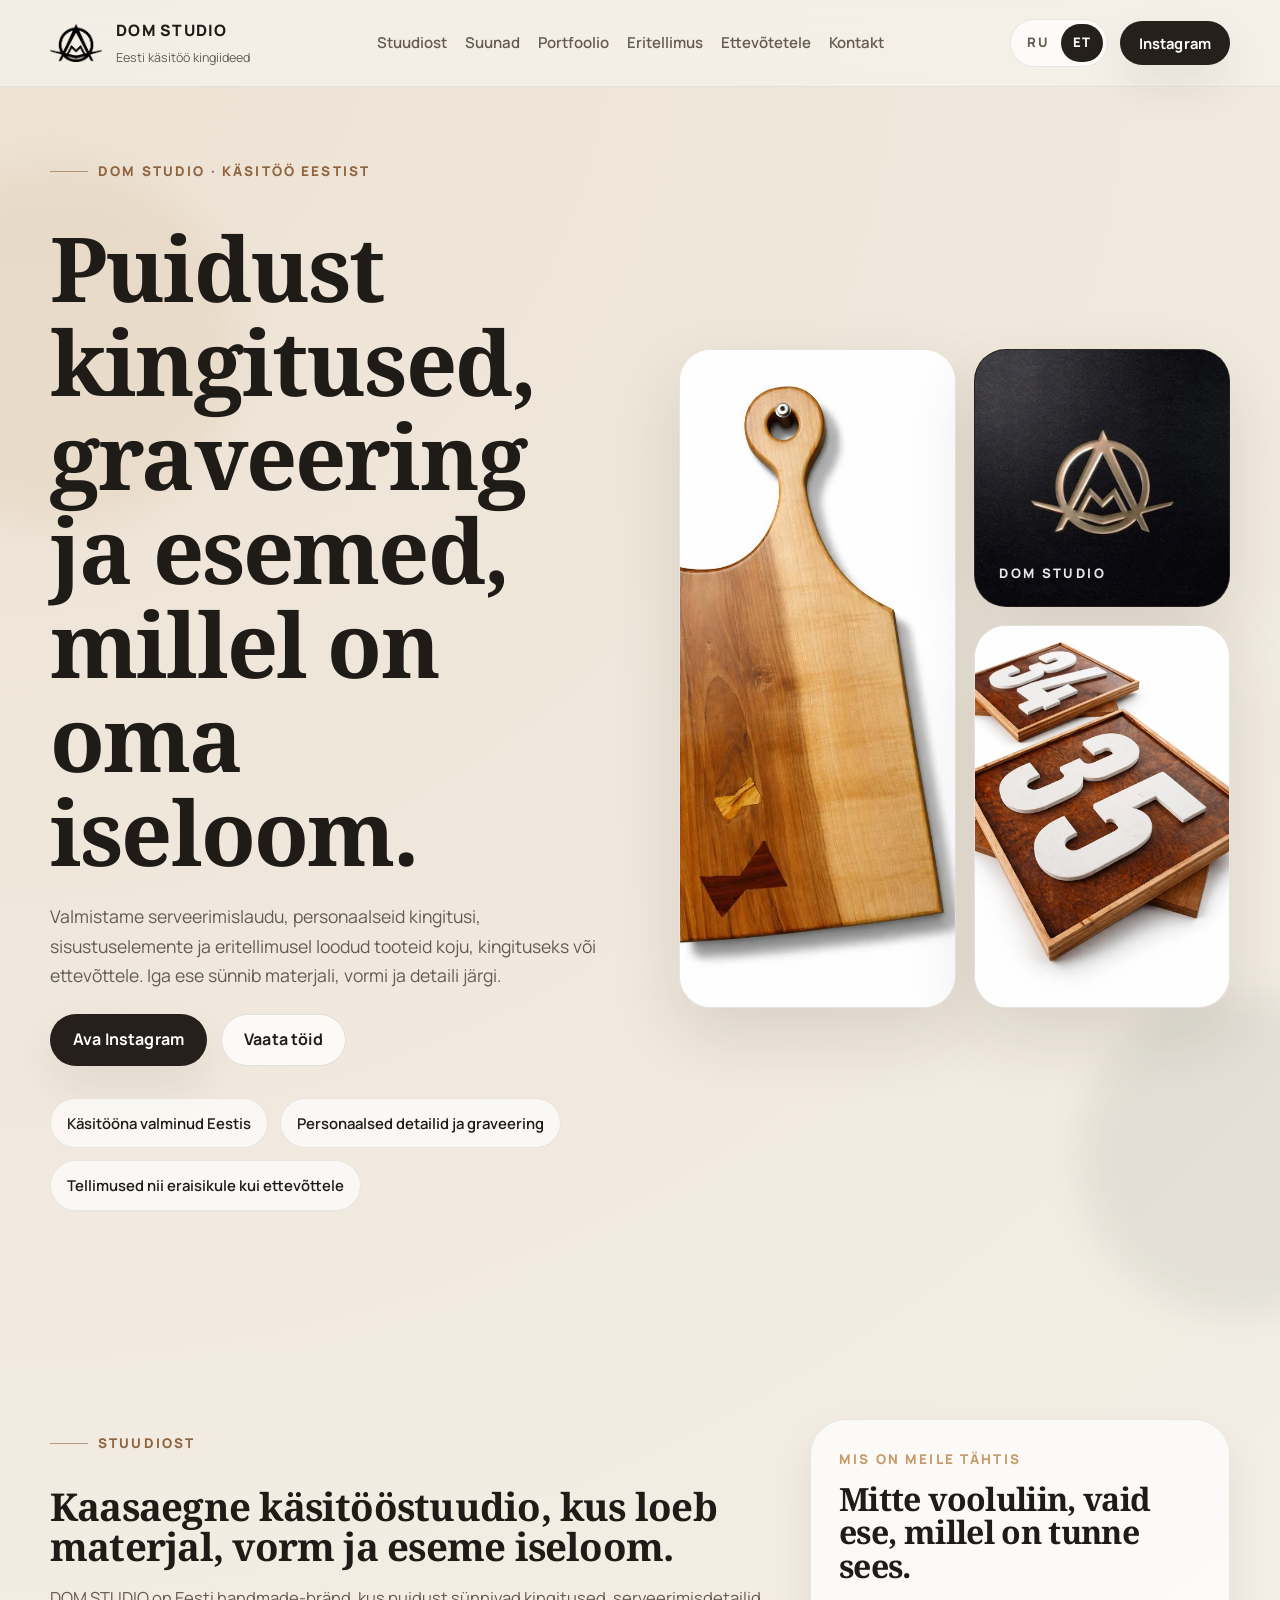
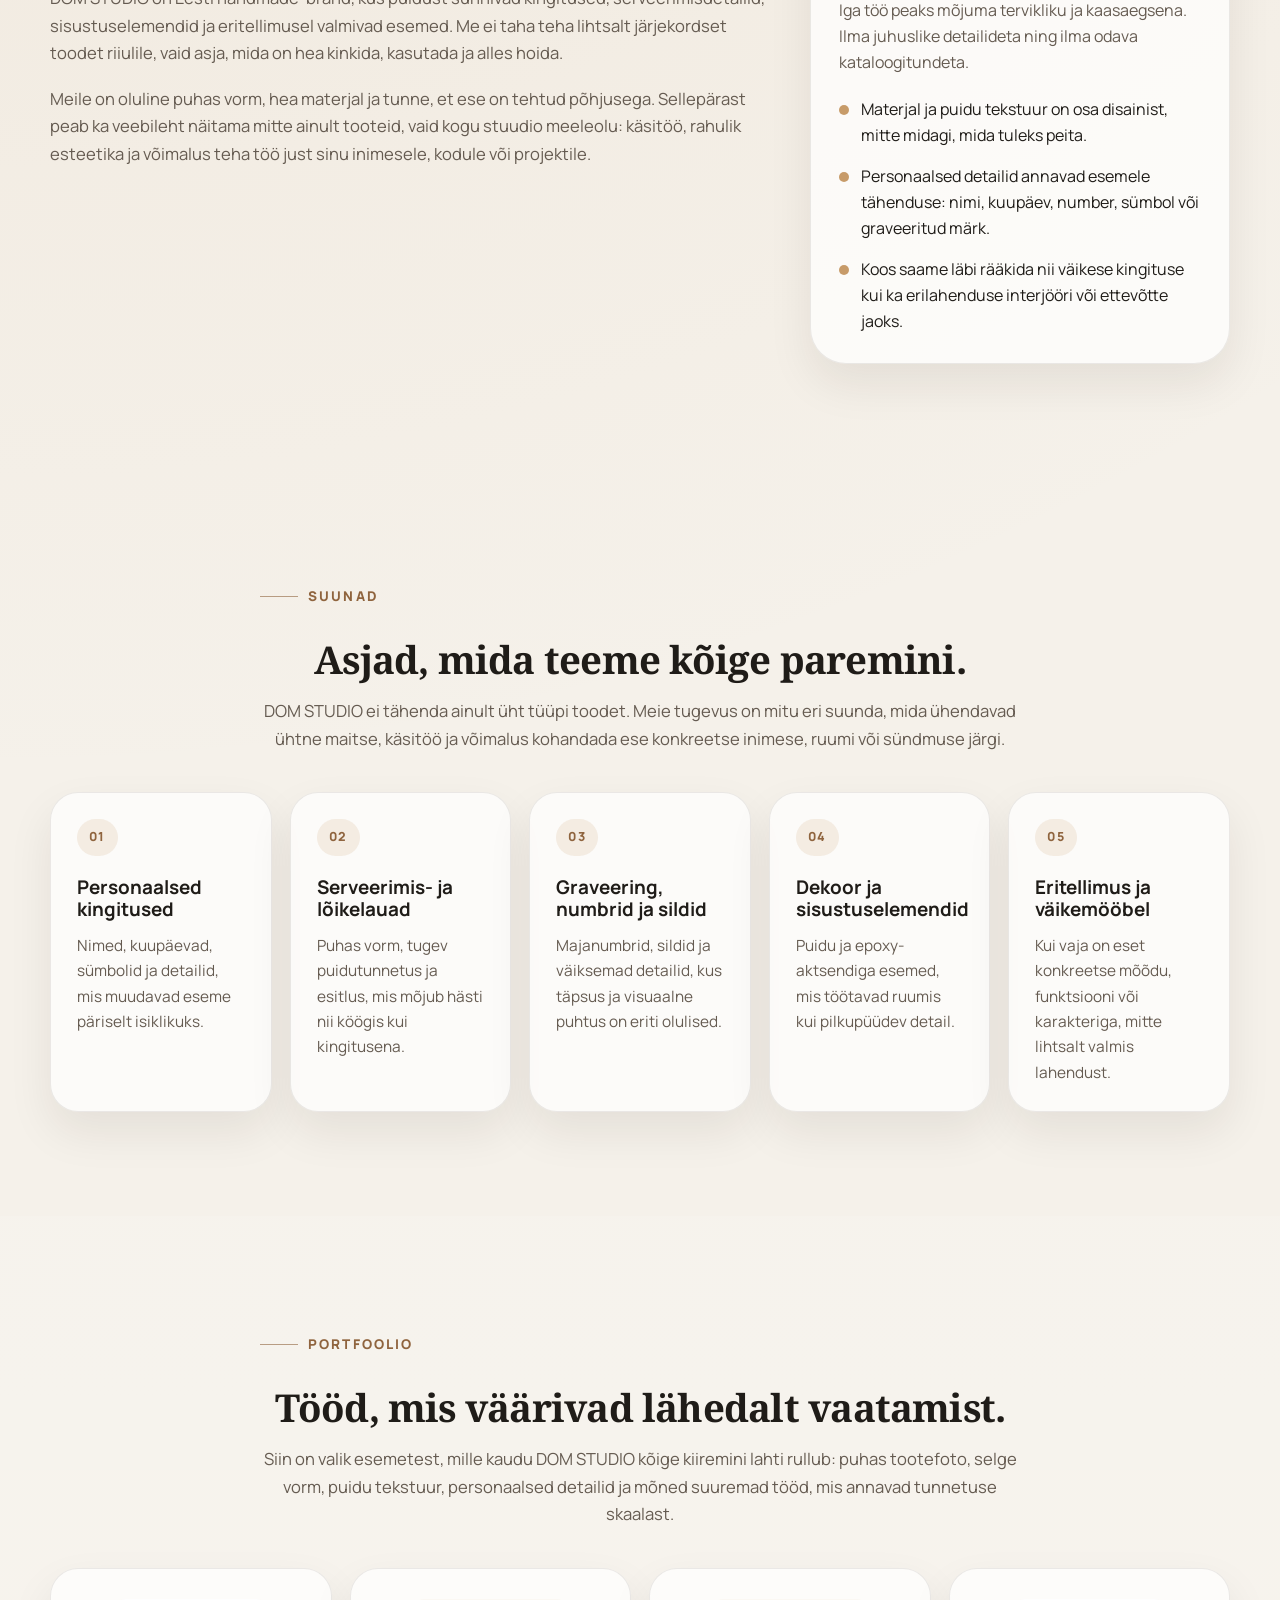
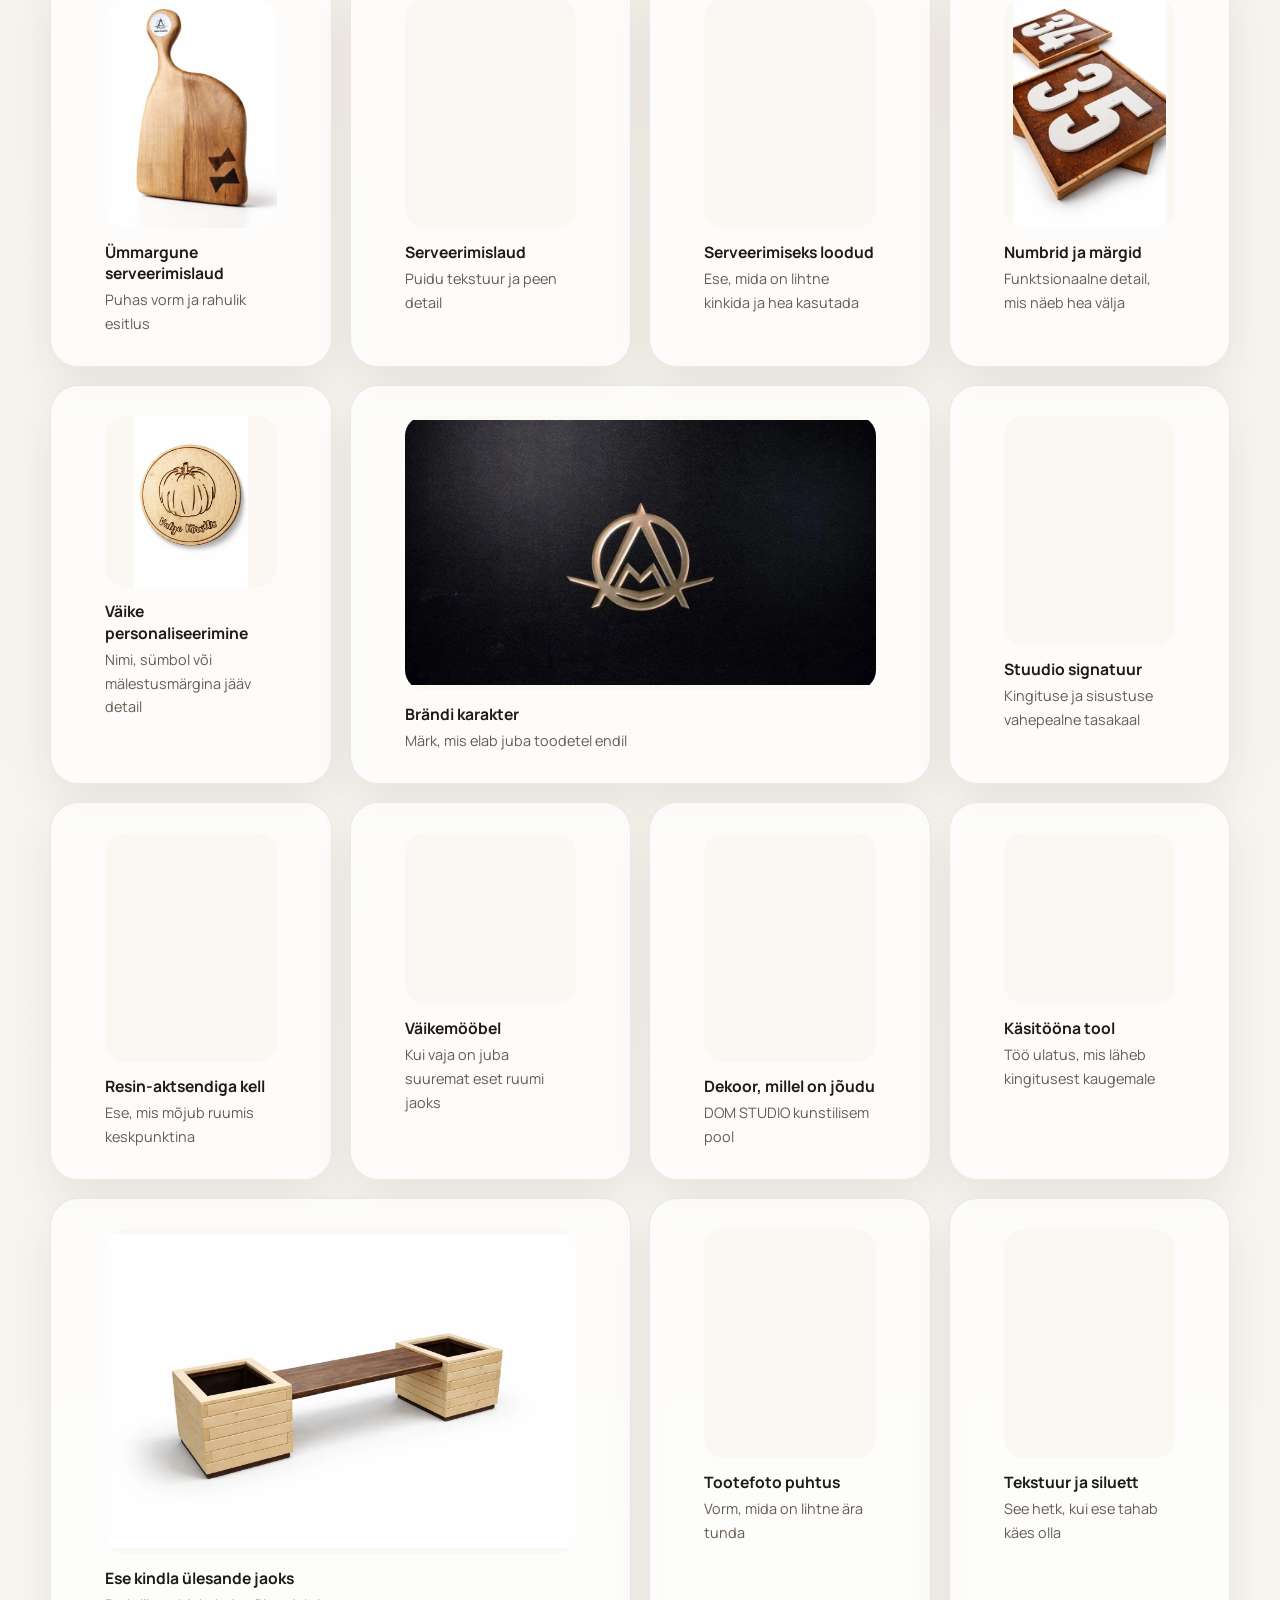
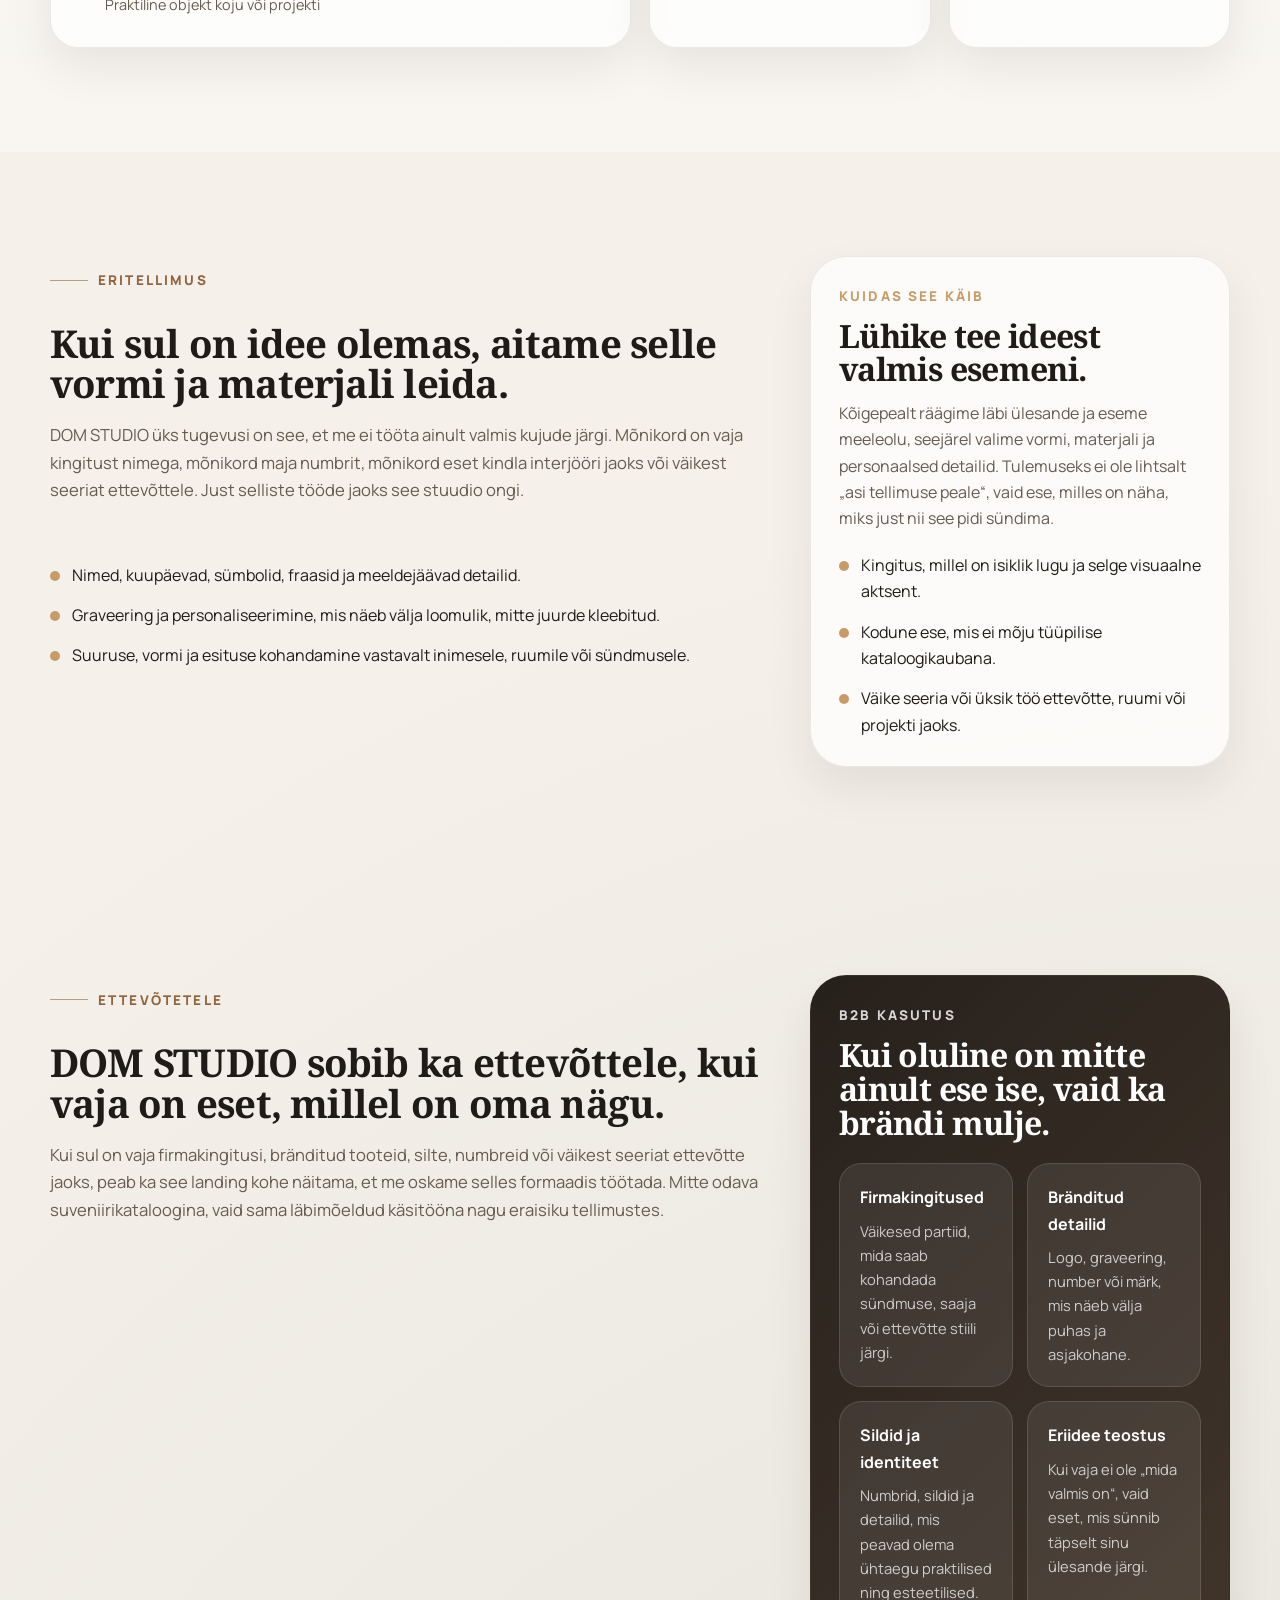
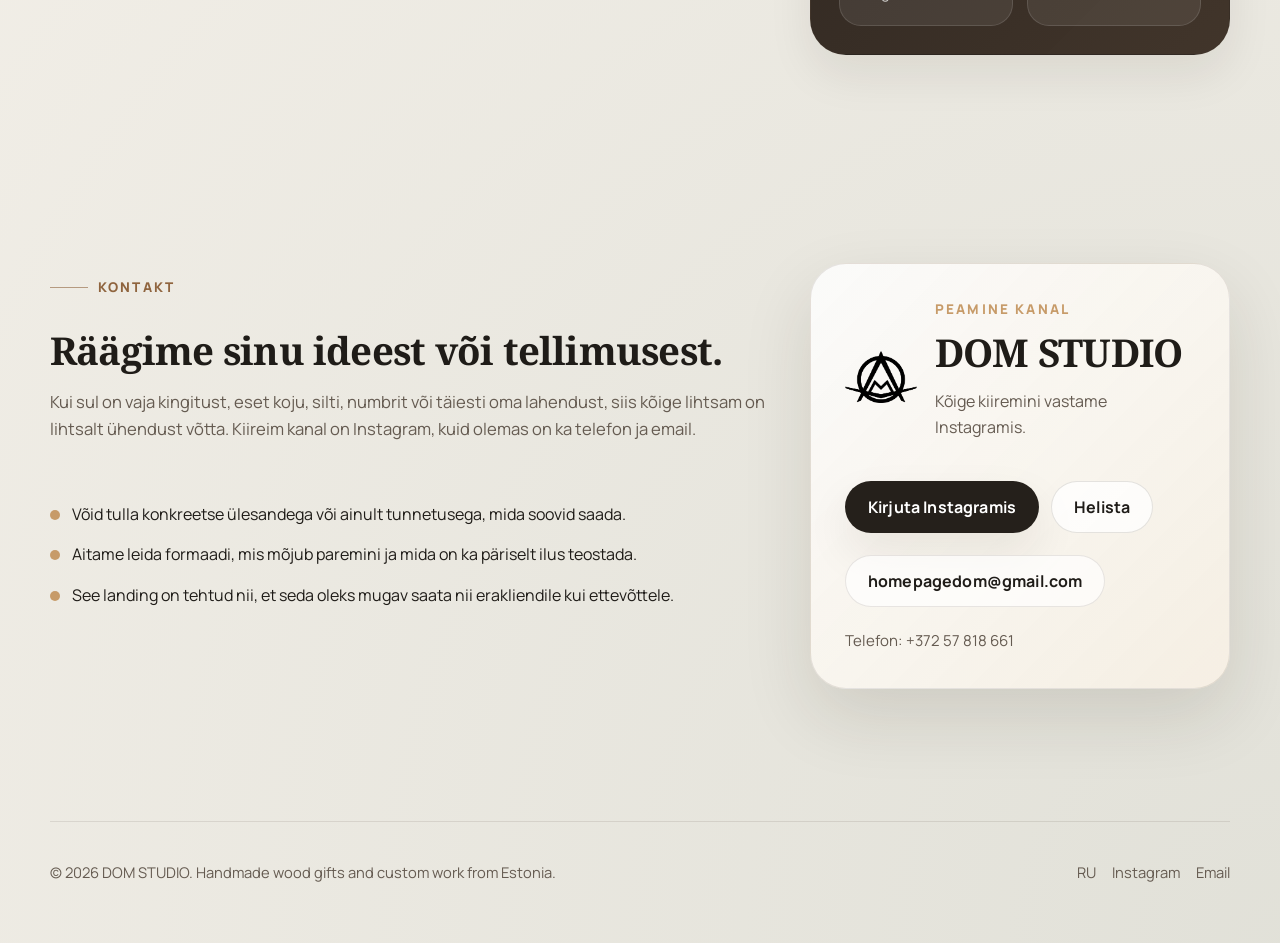
==== website/index.html @ 8b841c1f "website" ====
<!DOCTYPE html>
<html lang="en">
<head>
    <meta charset="utf-8">
    <meta http-equiv="refresh" content="0; url=./et/">
    <meta name="viewport" content="width=device-width, initial-scale=1">
    <meta name="robots" content="noindex,follow">
    <title>Redirecting to DOM STUDIO</title>
    <link rel="canonical" href="https://dom-studio.github.io/landing/">
    <link rel="alternate" hreflang="x-default" href="https://dom-studio.github.io/landing/">
    <link rel="alternate" hreflang="et" href="https://dom-studio.github.io/landing/et/">
    <link rel="alternate" hreflang="ru" href="https://dom-studio.github.io/landing/ru/">
    <script>
        window.location.replace("./et/");
    </script>
</head>
<body>
    <p>
        Redirecting to the default language.
        If nothing happens, open
        <a href="./et/">Eesti</a>
        or
        <a href="./ru/">Русский</a>.
    </p>
</body>
</html>
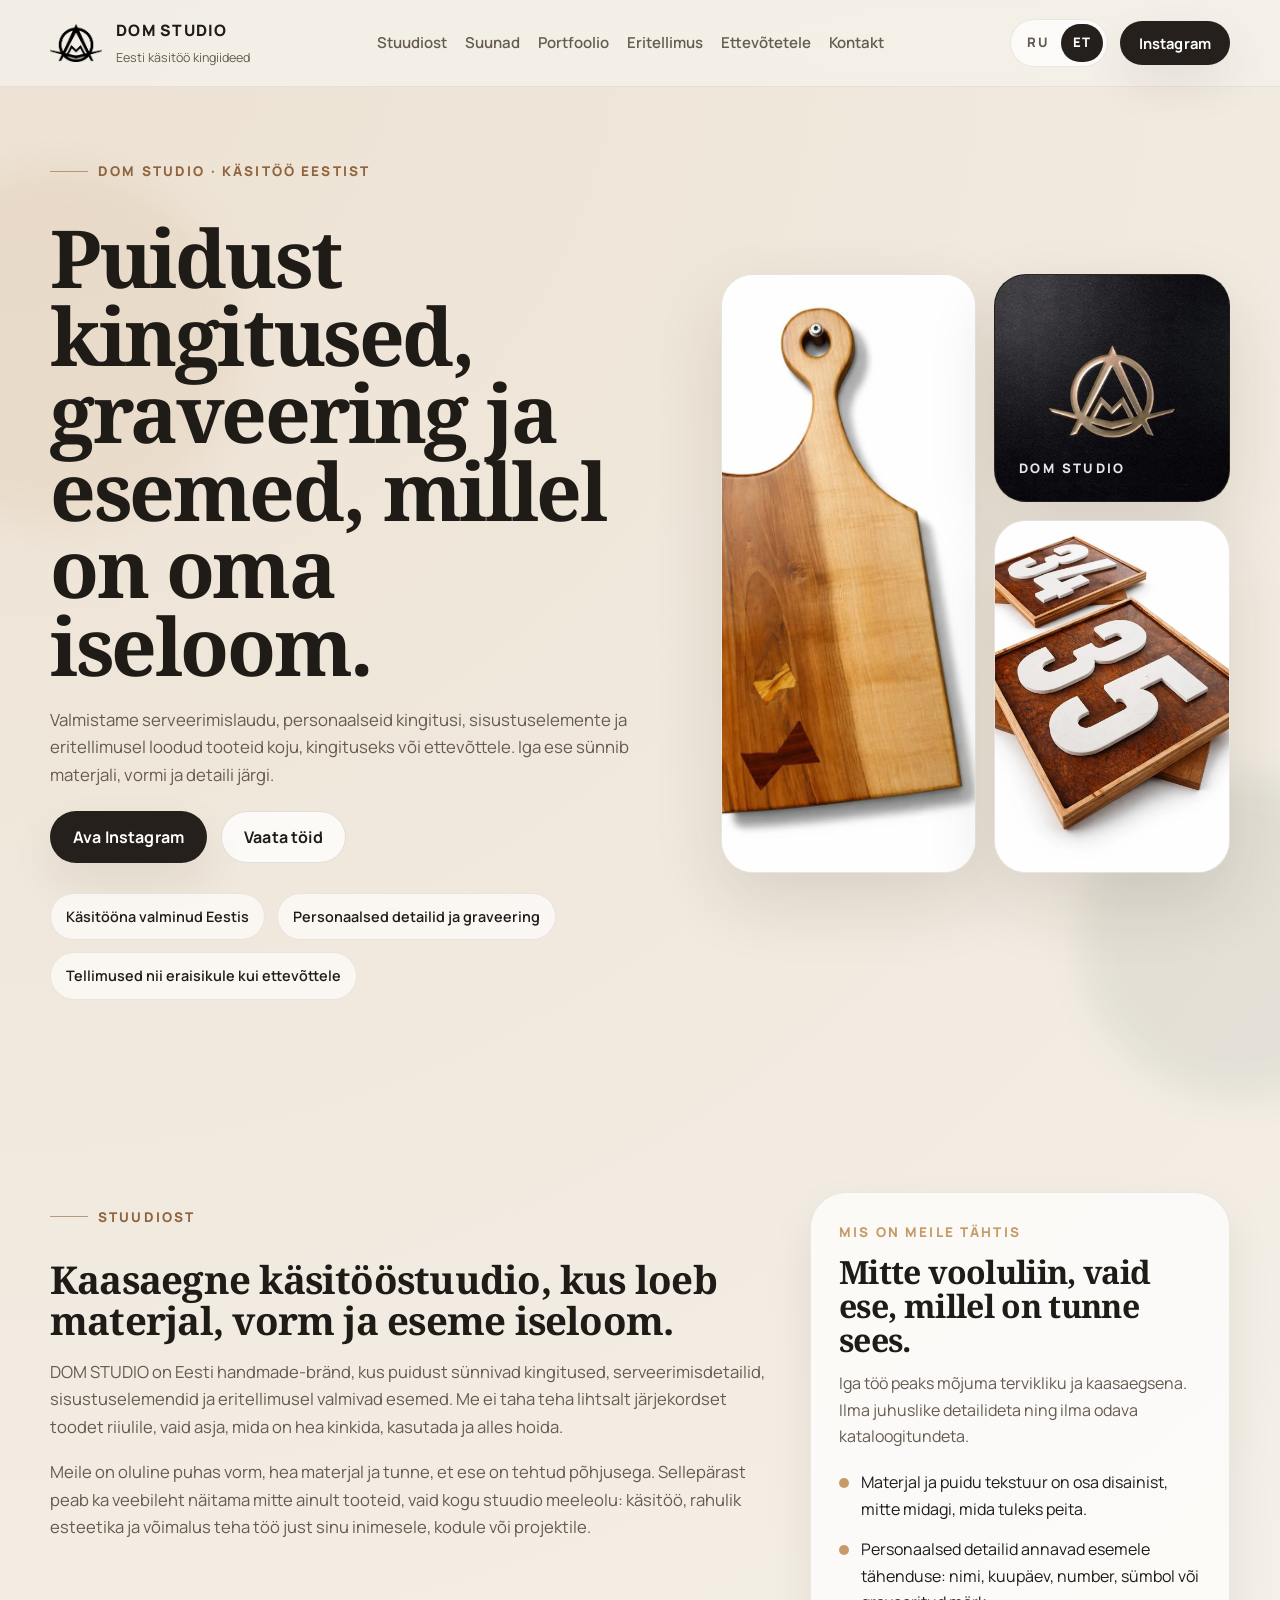
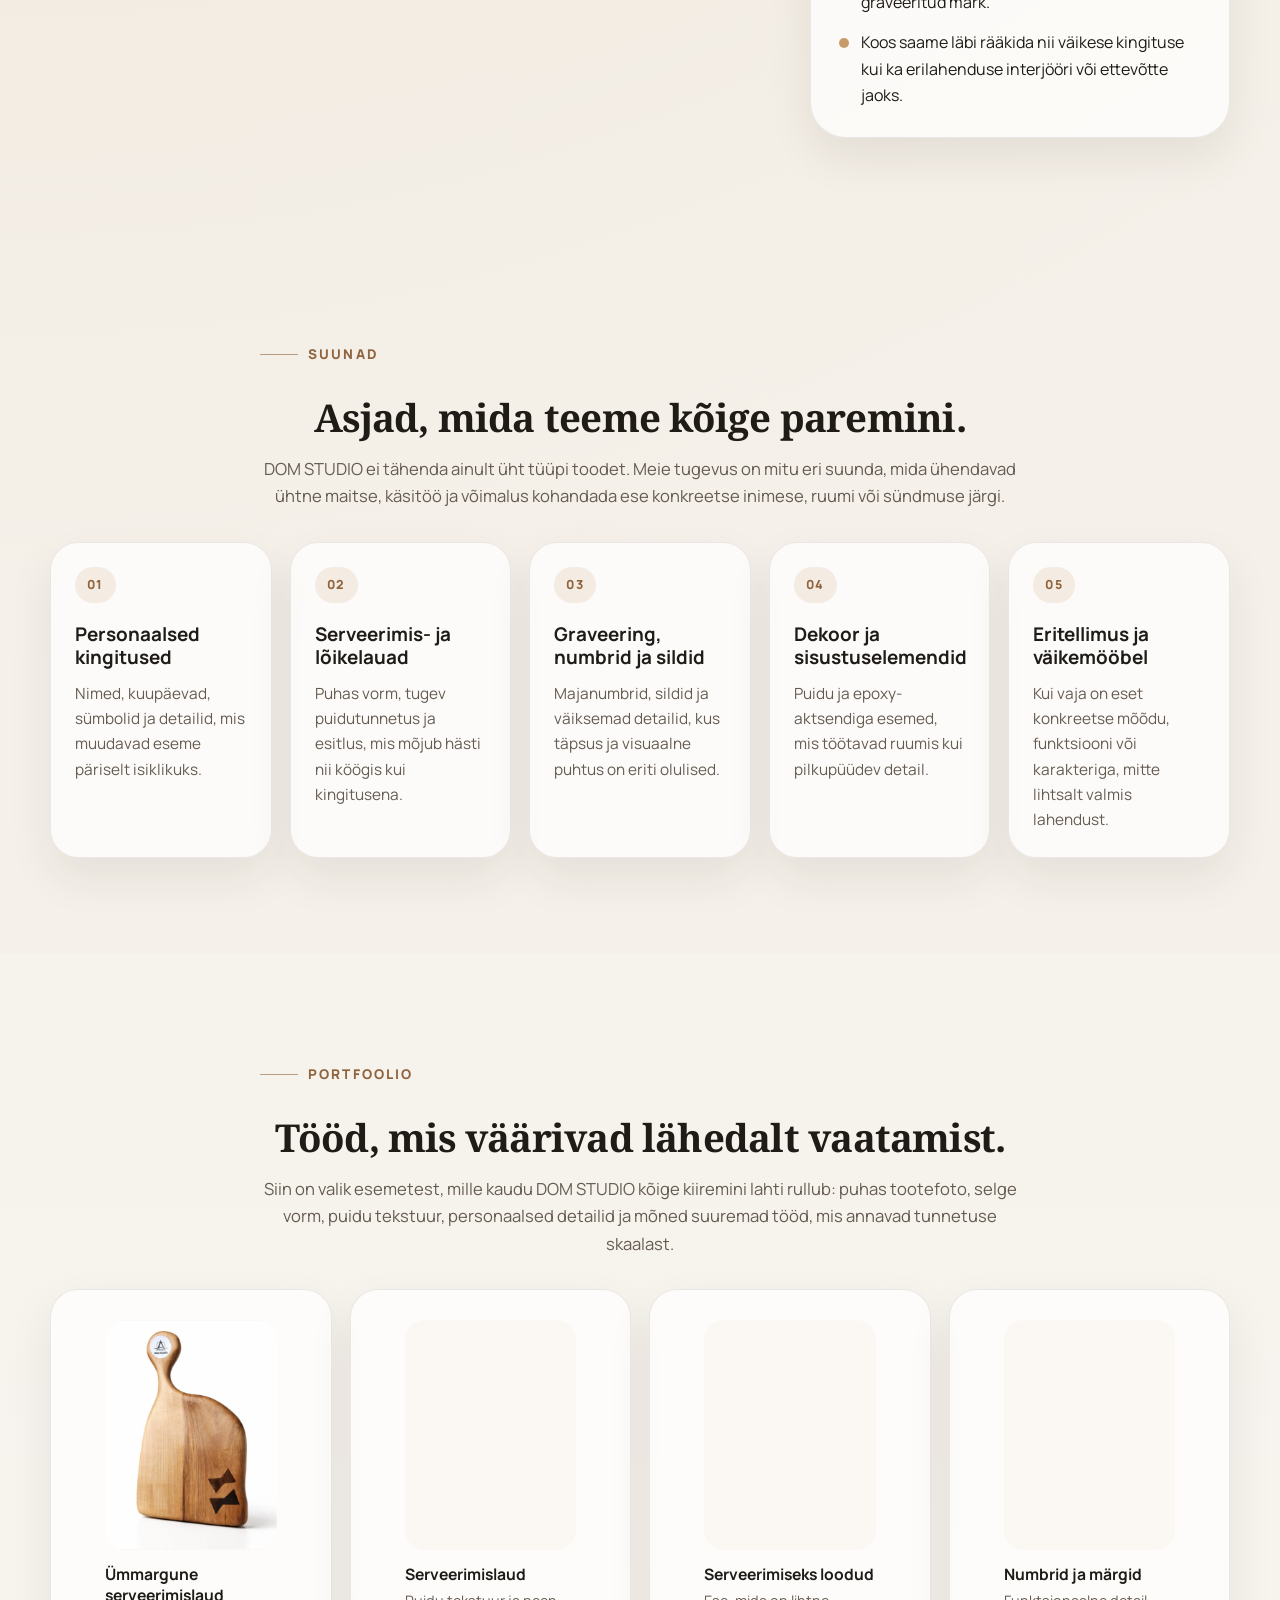
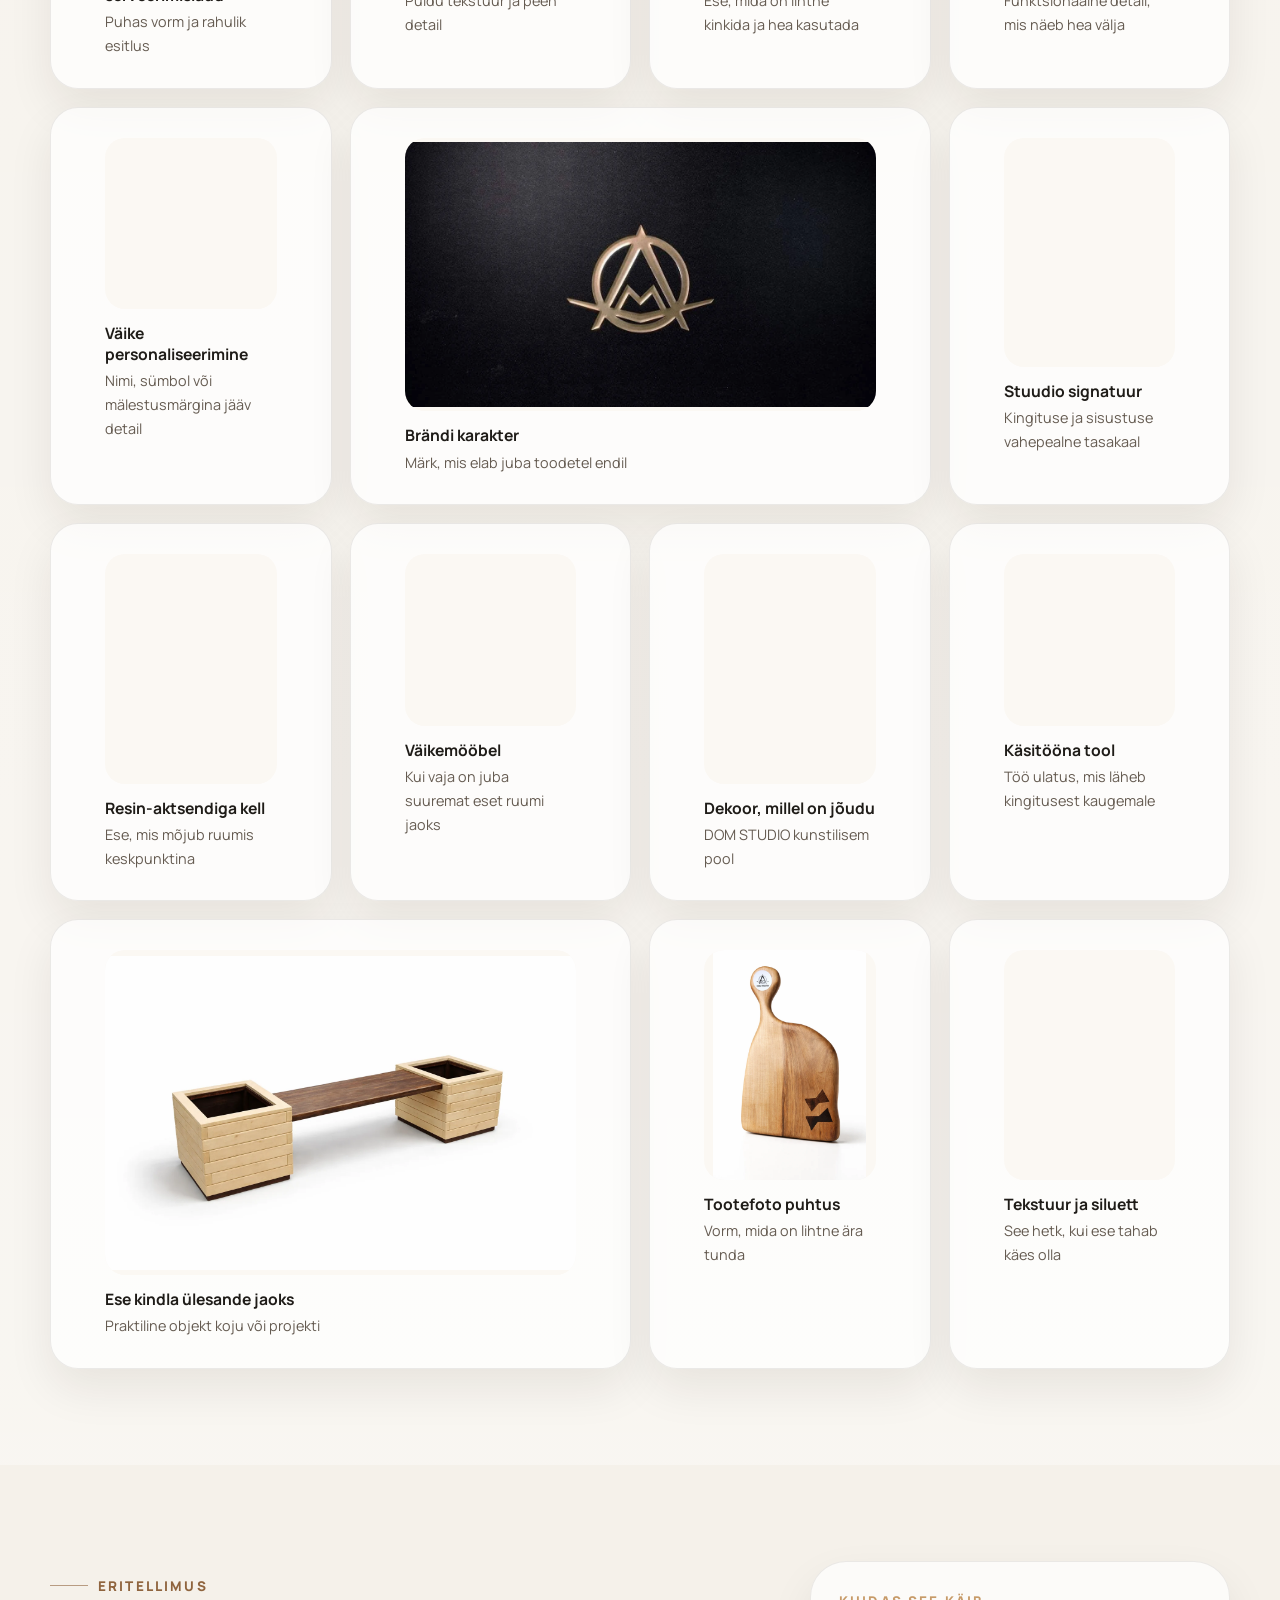
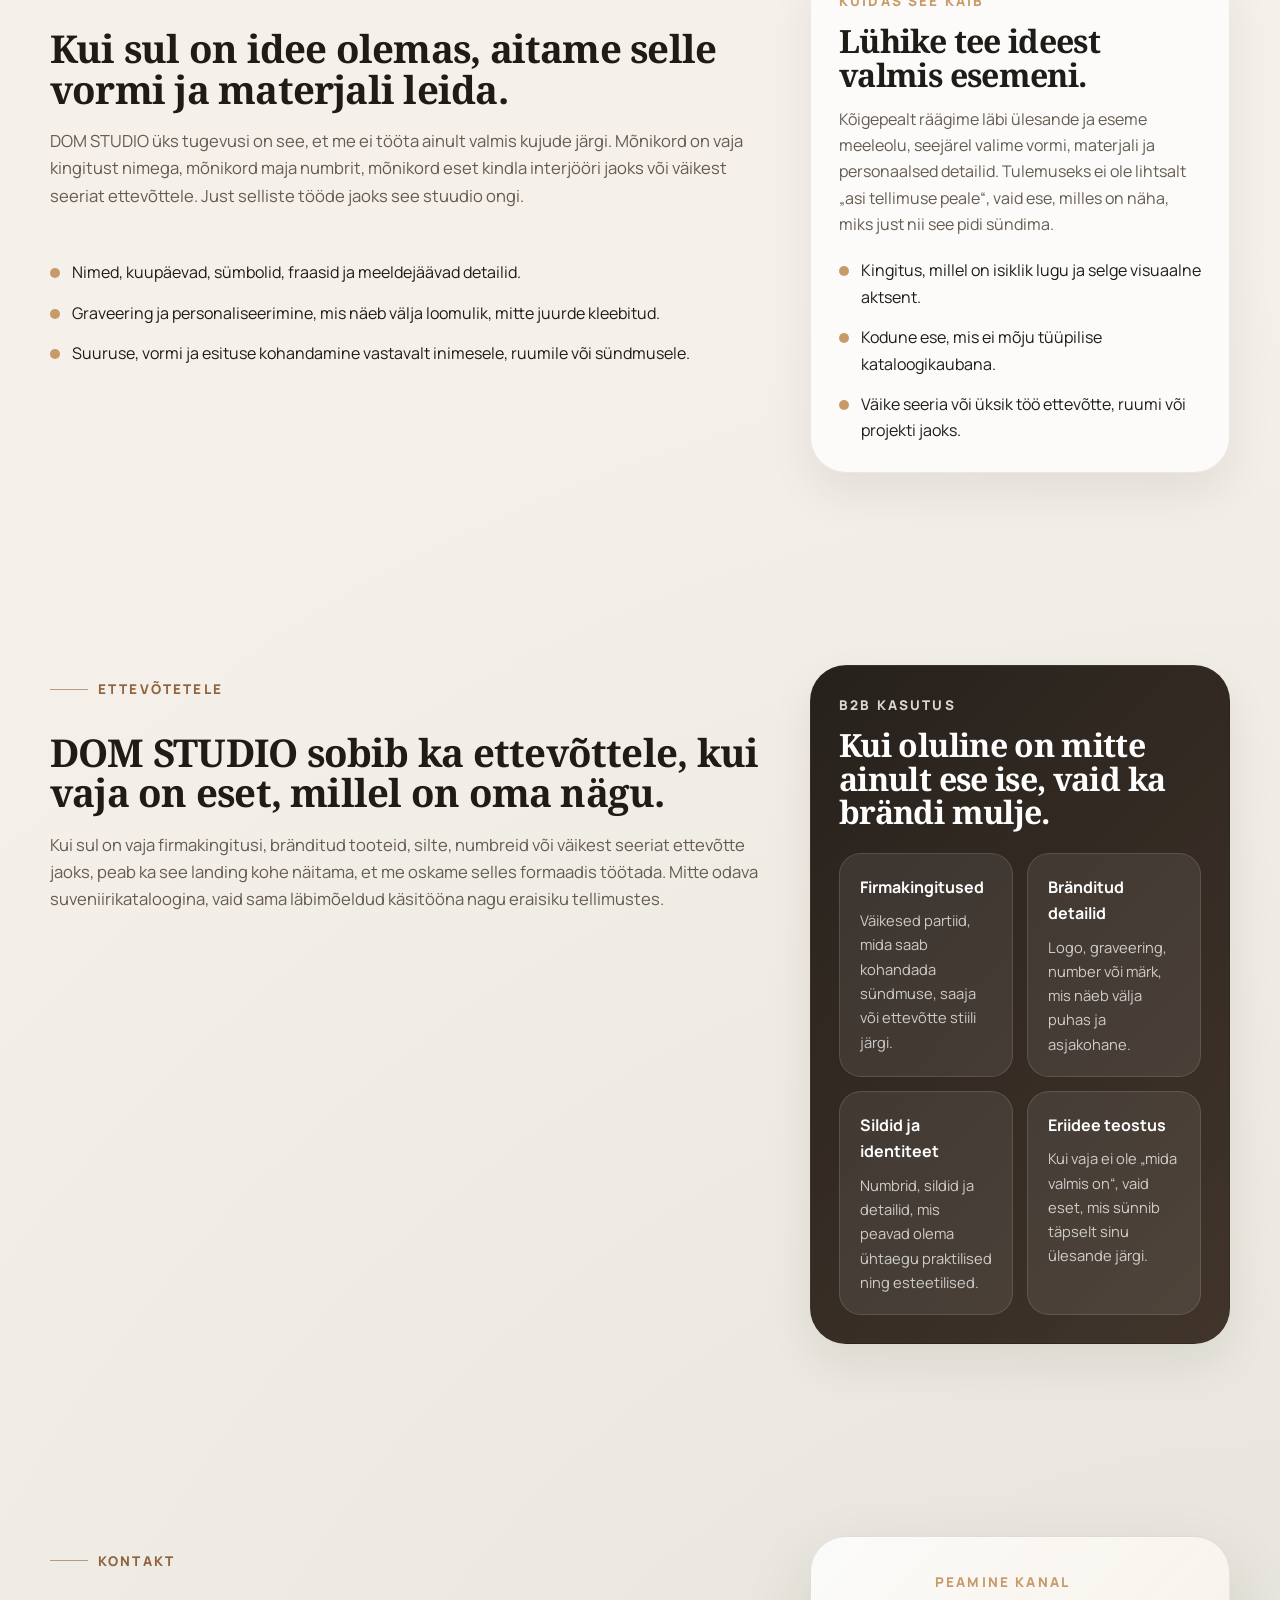
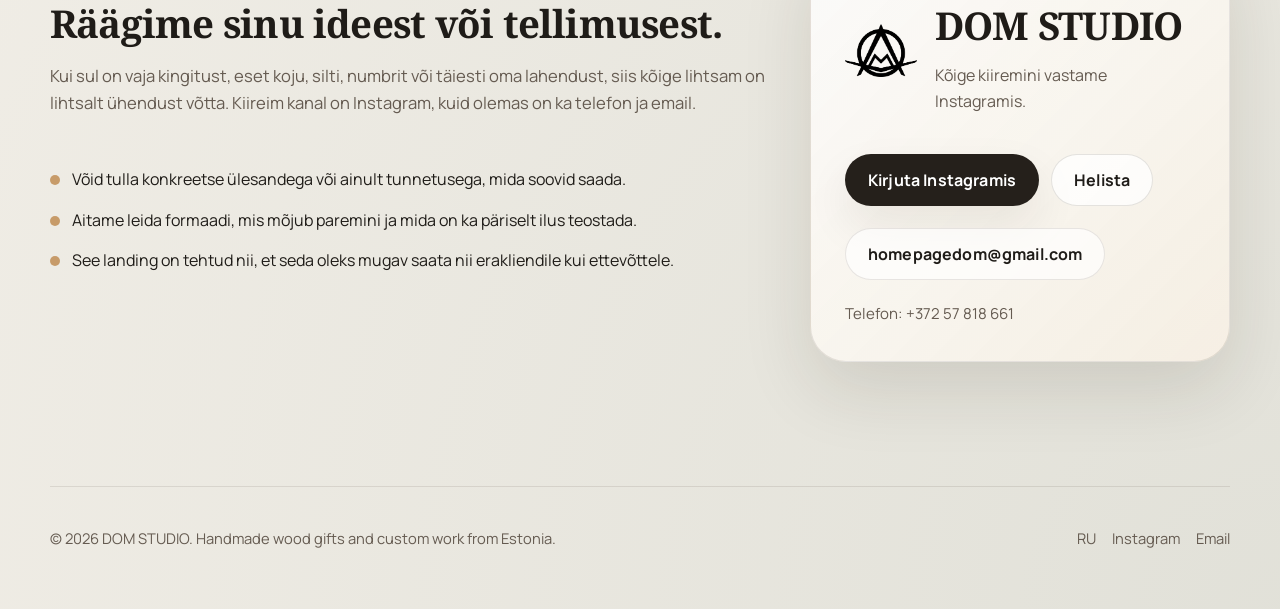
==== commit 1803a934: "v1/v2" ====
--- a/website/index.html
+++ b/website/index.html
@@ -11,16 +11,16 @@
     <link rel="alternate" hreflang="et" href="https://dom-studio.github.io/landing/et/">
     <link rel="alternate" hreflang="ru" href="https://dom-studio.github.io/landing/ru/">
     <script>
-        window.location.replace("./et/");
+        window.location.replace("./v2/et/");
     </script>
 </head>
 <body>
     <p>
         Redirecting to the default language.
         If nothing happens, open
-        <a href="./et/">Eesti</a>
+        <a href="./v2/et/">Eesti</a>
         or
-        <a href="./ru/">Русский</a>.
+        <a href="./v2/ru/">Русский</a>.
     </p>
 </body>
 </html>
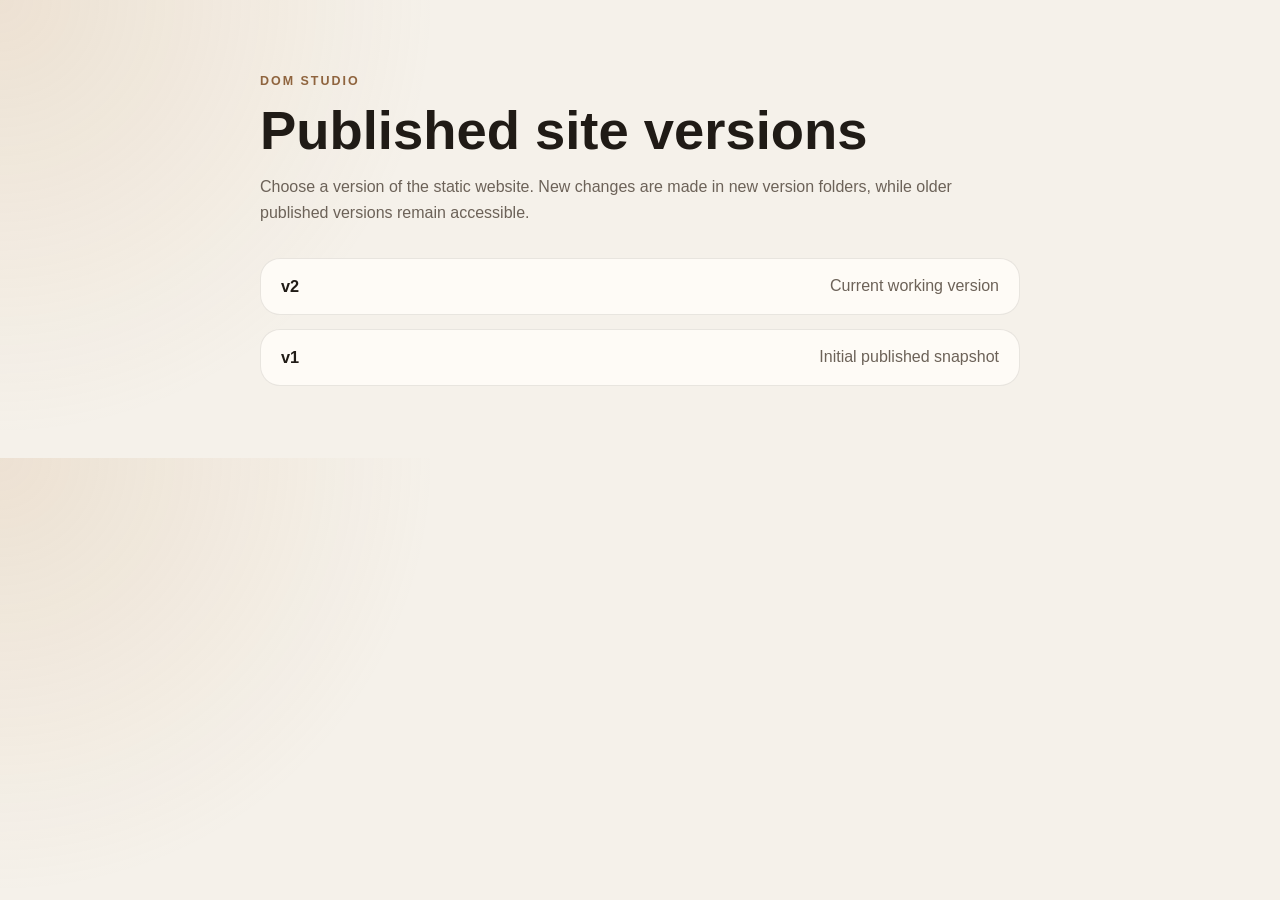
==== commit 9b66a94e: "redirect bugfix" ====
--- a/website/index.html
+++ b/website/index.html
@@ -2,25 +2,118 @@
 <html lang="en">
 <head>
     <meta charset="utf-8">
-    <meta http-equiv="refresh" content="0; url=./et/">
     <meta name="viewport" content="width=device-width, initial-scale=1">
     <meta name="robots" content="noindex,follow">
-    <title>Redirecting to DOM STUDIO</title>
-    <link rel="canonical" href="https://dom-studio.github.io/landing/">
-    <link rel="alternate" hreflang="x-default" href="https://dom-studio.github.io/landing/">
-    <link rel="alternate" hreflang="et" href="https://dom-studio.github.io/landing/et/">
-    <link rel="alternate" hreflang="ru" href="https://dom-studio.github.io/landing/ru/">
-    <script>
-        window.location.replace("./v2/et/");
-    </script>
+    <title>DOM STUDIO Versions</title>
+    <style>
+        :root {
+            color-scheme: light;
+            --bg: #f5f1ea;
+            --surface: #fffdf9;
+            --text: #201b16;
+            --muted: #6c6258;
+            --line: rgba(74, 63, 52, 0.12);
+            --accent: #c79b69;
+        }
+
+        * {
+            box-sizing: border-box;
+        }
+
+        body {
+            margin: 0;
+            min-width: 320px;
+            font-family: "Segoe UI", sans-serif;
+            color: var(--text);
+            background:
+                radial-gradient(circle at top left, rgba(199, 155, 105, 0.18), transparent 32%),
+                var(--bg);
+        }
+
+        main {
+            width: min(760px, calc(100% - 32px));
+            margin: 0 auto;
+            padding: 72px 0;
+        }
+
+        .eyebrow {
+            margin: 0 0 12px;
+            color: #8f643e;
+            font-size: 0.78rem;
+            font-weight: 700;
+            letter-spacing: 0.16em;
+            text-transform: uppercase;
+        }
+
+        h1 {
+            margin: 0 0 16px;
+            font-size: clamp(2rem, 6vw, 3.4rem);
+            line-height: 1;
+        }
+
+        p {
+            margin: 0;
+            color: var(--muted);
+            font-size: 1rem;
+            line-height: 1.6;
+        }
+
+        .version-list {
+            display: grid;
+            gap: 14px;
+            margin: 32px 0 0;
+            padding: 0;
+            list-style: none;
+        }
+
+        .version-list a {
+            display: flex;
+            justify-content: space-between;
+            gap: 16px;
+            padding: 18px 20px;
+            background: rgba(255, 253, 249, 0.86);
+            border: 1px solid var(--line);
+            border-radius: 20px;
+            color: inherit;
+            text-decoration: none;
+        }
+
+        .version-list strong {
+            font-size: 1.02rem;
+        }
+
+        .version-list span {
+            color: var(--muted);
+            text-align: right;
+        }
+
+        .version-list a:hover,
+        .version-list a:focus-visible {
+            border-color: rgba(199, 155, 105, 0.42);
+            outline: none;
+        }
+    </style>
 </head>
 <body>
-    <p>
-        Redirecting to the default language.
-        If nothing happens, open
-        <a href="./v2/et/">Eesti</a>
-        or
-        <a href="./v2/ru/">Русский</a>.
-    </p>
+    <main>
+        <p class="eyebrow">DOM STUDIO</p>
+        <h1>Published site versions</h1>
+        <p>Choose a version of the static website. New changes are made in new version folders, while older published versions remain accessible.</p>
+
+        <ul class="version-list">
+            <li>
+                <a href="./v2/">
+                    <strong>v2</strong>
+                    <span>Current working version</span>
+                </a>
+            </li>
+            <li>
+                <a href="./v1/">
+                    <strong>v1</strong>
+                    <span>Initial published snapshot</span>
+                </a>
+            </li>
+        </ul>
+    </main>
 </body>
 </html>
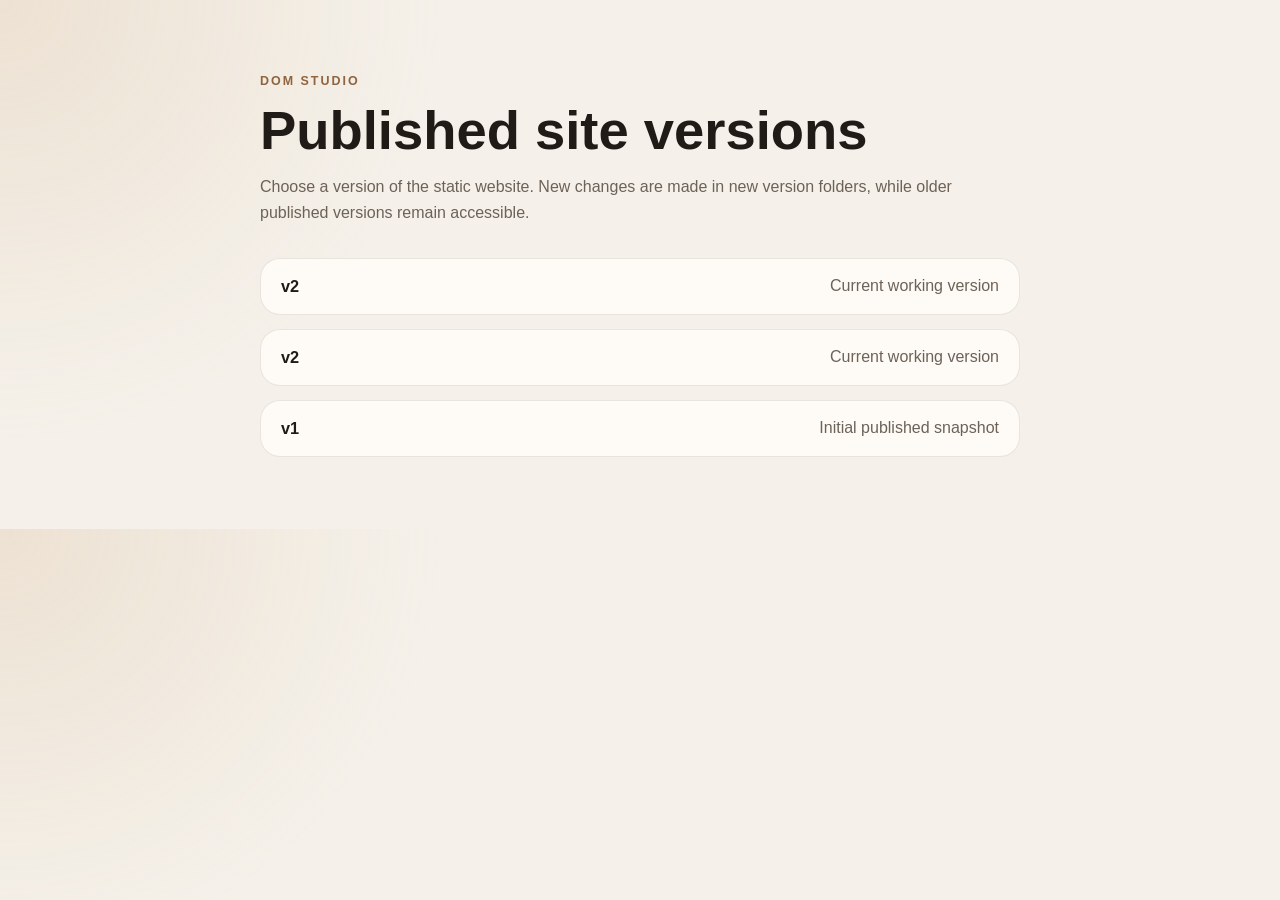
==== commit e3507276: "v4" ====
--- a/website/index.html
+++ b/website/index.html
@@ -102,6 +102,12 @@
 
         <ul class="version-list">
             <li>
+                <a href="./v4/">
+                    <strong>v2</strong>
+                    <span>Current working version</span>
+                </a>
+            </li>
+            <li>
                 <a href="./v2/">
                     <strong>v2</strong>
                     <span>Current working version</span>
